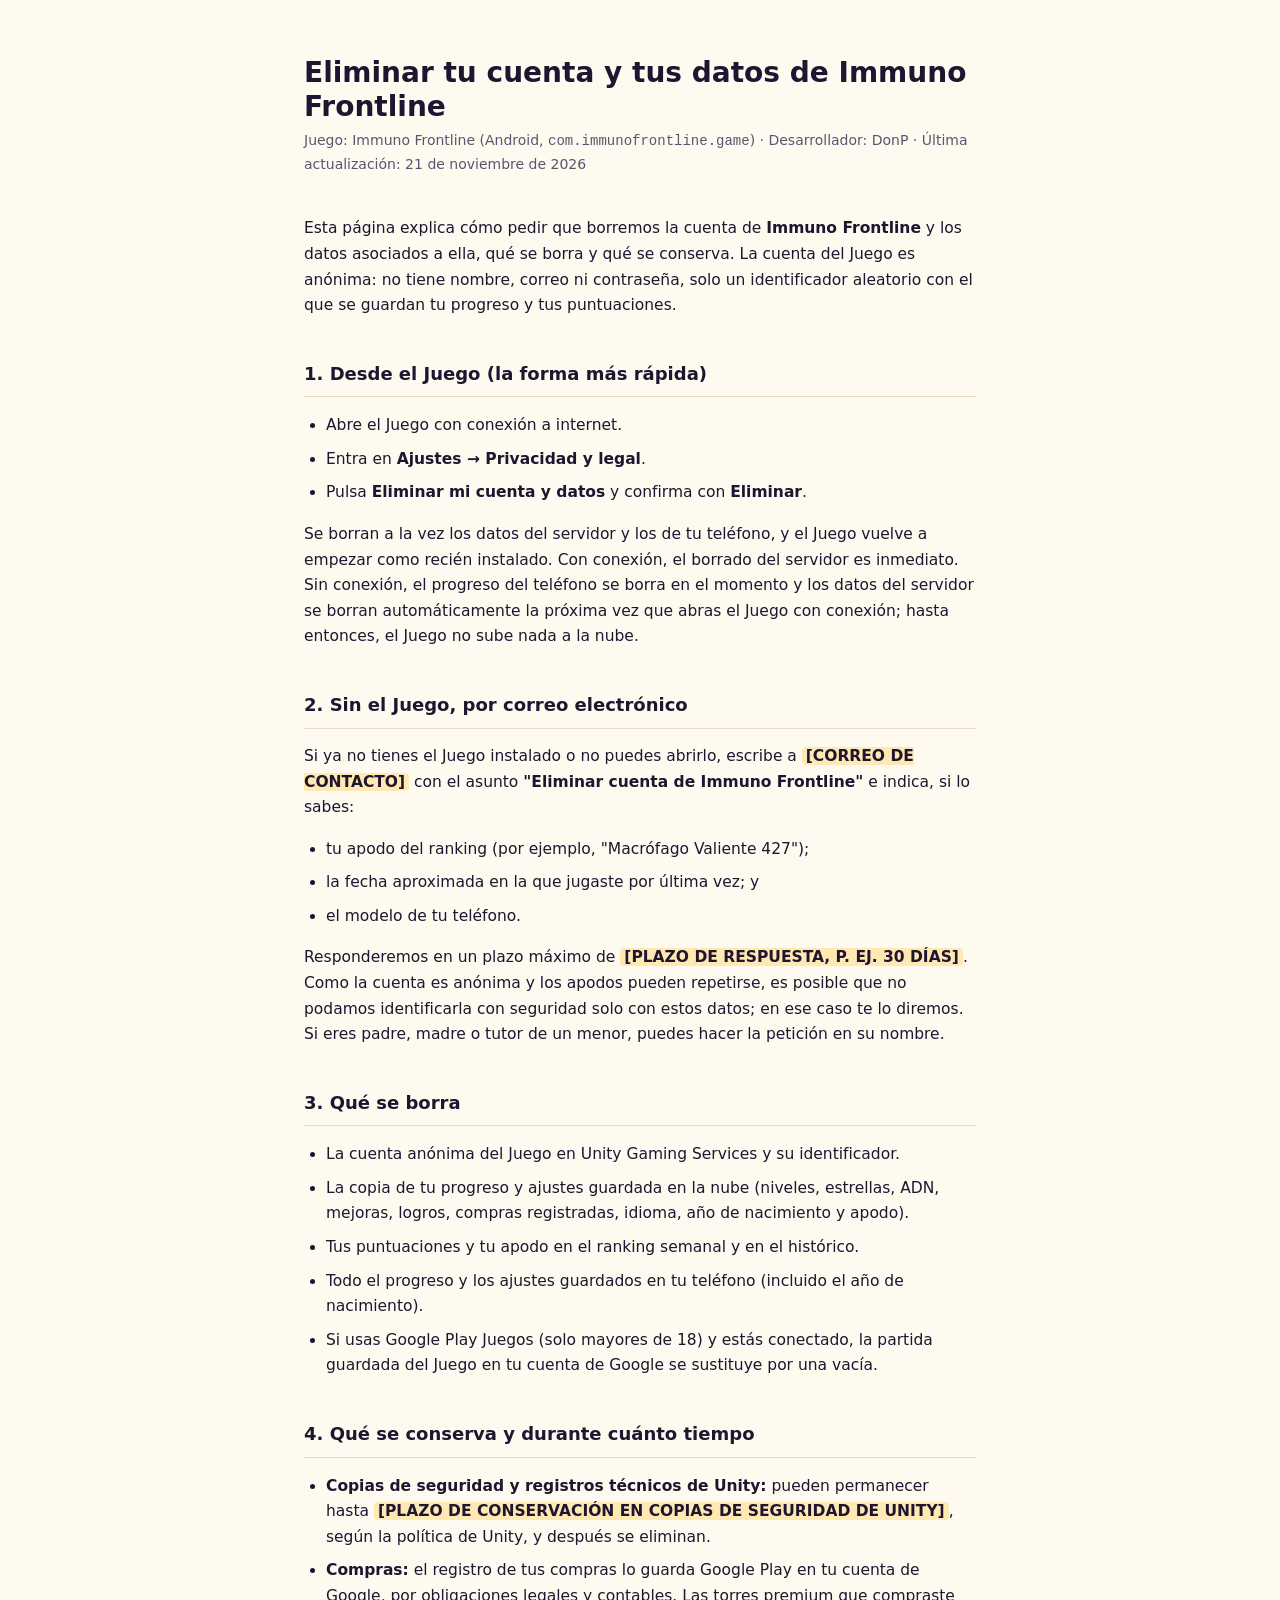
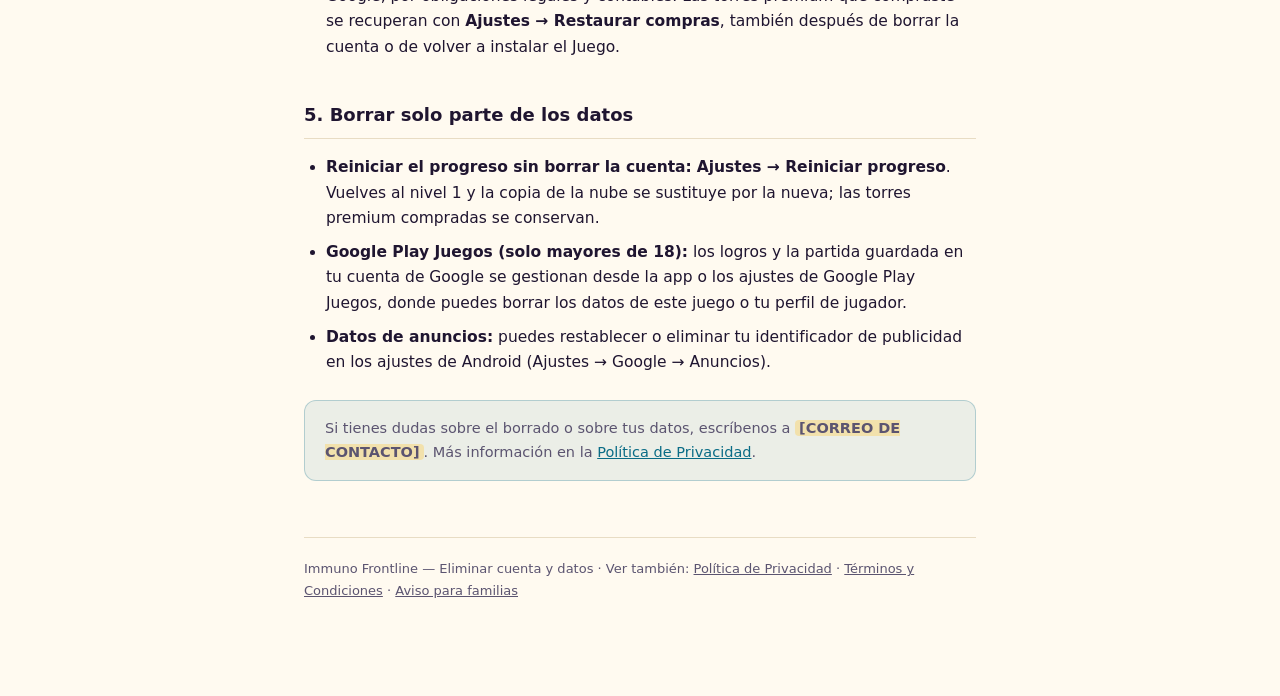
==== delete-account.html @ 59e07735 "Primer despliegue de documentos legales" ====
<!doctype html>
<html lang="es">
<head>
<meta charset="utf-8">
<meta name="viewport" content="width=device-width, initial-scale=1">
<title>Eliminar cuenta y datos — Immuno Frontline</title>
<style>
  :root {
    --bg: #fffaf0;
    --ink: #1f1530;
    --ink-dim: #5b5470;
    --rule: #e8dcc4;
    --accent: #0a6c86;
  }
  @media (prefers-color-scheme: dark) {
    :root {
      --bg: #141120;
      --ink: #f1ebdf;
      --ink-dim: #aaa2bd;
      --rule: #34304a;
      --accent: #6ed3f0;
    }
  }
  * { box-sizing: border-box; }
  body {
    margin: 0;
    background: var(--bg);
    color: var(--ink);
    font-family: -apple-system, "Segoe UI", system-ui, sans-serif;
    line-height: 1.65;
  }
  main {
    max-width: 720px;
    margin: 0 auto;
    padding: 56px 24px 96px;
  }
  h1 {
    font-size: 28px;
    margin: 0 0 6px;
    line-height: 1.2;
  }
  .meta {
    color: var(--ink-dim);
    font-size: 14px;
    margin: 0 0 40px;
  }
  h2 {
    font-size: 18px;
    margin: 40px 0 12px;
    padding-bottom: 8px;
    border-bottom: 1px solid var(--rule);
  }
  h3 {
    font-size: 15px;
    margin: 24px 0 8px;
  }
  p, li { font-size: 15.5px; color: var(--ink); }
  ul { padding-left: 22px; }
  li { margin-bottom: 8px; }
  a { color: var(--accent); }
  .box {
    background: color-mix(in srgb, var(--accent) 8%, transparent);
    border: 1px solid color-mix(in srgb, var(--accent) 25%, transparent);
    border-radius: 12px;
    padding: 16px 20px;
    margin: 24px 0;
    font-size: 14.5px;
    color: var(--ink-dim);
  }
  .box p, .box li { font-size: 14.5px; color: var(--ink-dim); }
  .box p:first-child { margin-top: 0; }
  .box p:last-child, .box ul:last-child { margin-bottom: 0; }
  .ph {
    background: color-mix(in srgb, #ffc93c 35%, transparent);
    color: inherit;
    border-radius: 4px;
    padding: 0 4px;
    font-weight: 600;
  }
  .table-wrap { overflow-x: auto; margin: 16px 0; }
  table {
    width: 100%;
    border-collapse: collapse;
    font-size: 14.5px;
  }
  th, td {
    text-align: left;
    padding: 10px 12px;
    border-bottom: 1px solid var(--rule);
    vertical-align: top;
  }
  th { color: var(--ink-dim); font-weight: 600; font-size: 13px; text-transform: uppercase; letter-spacing: 0.03em; }
  footer {
    margin-top: 56px;
    padding-top: 20px;
    border-top: 1px solid var(--rule);
    color: var(--ink-dim);
    font-size: 13px;
  }
  footer a { color: var(--ink-dim); text-decoration: underline; }
</style>
</head>
<body>
<main>
  <h1>Eliminar tu cuenta y tus datos de Immuno Frontline</h1>
  <p class="meta">Juego: Immuno Frontline (Android, <code>com.immunofrontline.game</code>) · Desarrollador: DonP · Última actualización: 21 de noviembre de 2026</p>

  <p>Esta página explica cómo pedir que borremos la cuenta de <strong>Immuno Frontline</strong> y los datos asociados a ella, qué se borra y qué se conserva. La cuenta del Juego es anónima: no tiene nombre, correo ni contraseña, solo un identificador aleatorio con el que se guardan tu progreso y tus puntuaciones.</p>

  <h2>1. Desde el Juego (la forma más rápida)</h2>
  <ul>
    <li>Abre el Juego con conexión a internet.</li>
    <li>Entra en <strong>Ajustes → Privacidad y legal</strong>.</li>
    <li>Pulsa <strong>Eliminar mi cuenta y datos</strong> y confirma con <strong>Eliminar</strong>.</li>
  </ul>
  <p>Se borran a la vez los datos del servidor y los de tu teléfono, y el Juego vuelve a empezar como recién instalado. Con conexión, el borrado del servidor es inmediato. Sin conexión, el progreso del teléfono se borra en el momento y los datos del servidor se borran automáticamente la próxima vez que abras el Juego con conexión; hasta entonces, el Juego no sube nada a la nube.</p>

  <h2>2. Sin el Juego, por correo electrónico</h2>
  <p>Si ya no tienes el Juego instalado o no puedes abrirlo, escribe a <span class="ph">[CORREO DE CONTACTO]</span> con el asunto <strong>"Eliminar cuenta de Immuno Frontline"</strong> e indica, si lo sabes:</p>
  <ul>
    <li>tu apodo del ranking (por ejemplo, "Macrófago Valiente 427");</li>
    <li>la fecha aproximada en la que jugaste por última vez; y</li>
    <li>el modelo de tu teléfono.</li>
  </ul>
  <p>Responderemos en un plazo máximo de <span class="ph">[PLAZO DE RESPUESTA, P. EJ. 30 DÍAS]</span>. Como la cuenta es anónima y los apodos pueden repetirse, es posible que no podamos identificarla con seguridad solo con estos datos; en ese caso te lo diremos. Si eres padre, madre o tutor de un menor, puedes hacer la petición en su nombre.</p>

  <h2>3. Qué se borra</h2>
  <ul>
    <li>La cuenta anónima del Juego en Unity Gaming Services y su identificador.</li>
    <li>La copia de tu progreso y ajustes guardada en la nube (niveles, estrellas, ADN, mejoras, logros, compras registradas, idioma, año de nacimiento y apodo).</li>
    <li>Tus puntuaciones y tu apodo en el ranking semanal y en el histórico.</li>
    <li>Todo el progreso y los ajustes guardados en tu teléfono (incluido el año de nacimiento).</li>
    <li>Si usas Google Play Juegos (solo mayores de 18) y estás conectado, la partida guardada del Juego en tu cuenta de Google se sustituye por una vacía.</li>
  </ul>

  <h2>4. Qué se conserva y durante cuánto tiempo</h2>
  <ul>
    <li><strong>Copias de seguridad y registros técnicos de Unity:</strong> pueden permanecer hasta <span class="ph">[PLAZO DE CONSERVACIÓN EN COPIAS DE SEGURIDAD DE UNITY]</span>, según la política de Unity, y después se eliminan.</li>
    <li><strong>Compras:</strong> el registro de tus compras lo guarda Google Play en tu cuenta de Google, por obligaciones legales y contables. Las torres premium que compraste se recuperan con <strong>Ajustes → Restaurar compras</strong>, también después de borrar la cuenta o de volver a instalar el Juego.</li>
  </ul>

  <h2>5. Borrar solo parte de los datos</h2>
  <ul>
    <li><strong>Reiniciar el progreso sin borrar la cuenta:</strong> <strong>Ajustes → Reiniciar progreso</strong>. Vuelves al nivel 1 y la copia de la nube se sustituye por la nueva; las torres premium compradas se conservan.</li>
    <li><strong>Google Play Juegos (solo mayores de 18):</strong> los logros y la partida guardada en tu cuenta de Google se gestionan desde la app o los ajustes de Google Play Juegos, donde puedes borrar los datos de este juego o tu perfil de jugador.</li>
    <li><strong>Datos de anuncios:</strong> puedes restablecer o eliminar tu identificador de publicidad en los ajustes de Android (Ajustes → Google → Anuncios).</li>
  </ul>

  <div class="box">Si tienes dudas sobre el borrado o sobre tus datos, escríbenos a <span class="ph">[CORREO DE CONTACTO]</span>. Más información en la <a href="index.html">Política de Privacidad</a>.</div>

  <footer>Immuno Frontline — Eliminar cuenta y datos · Ver también: <a href="index.html">Política de Privacidad</a> · <a href="terms.html">Términos y Condiciones</a> · <a href="families.html">Aviso para familias</a></footer>
</main>
</body>
</html>
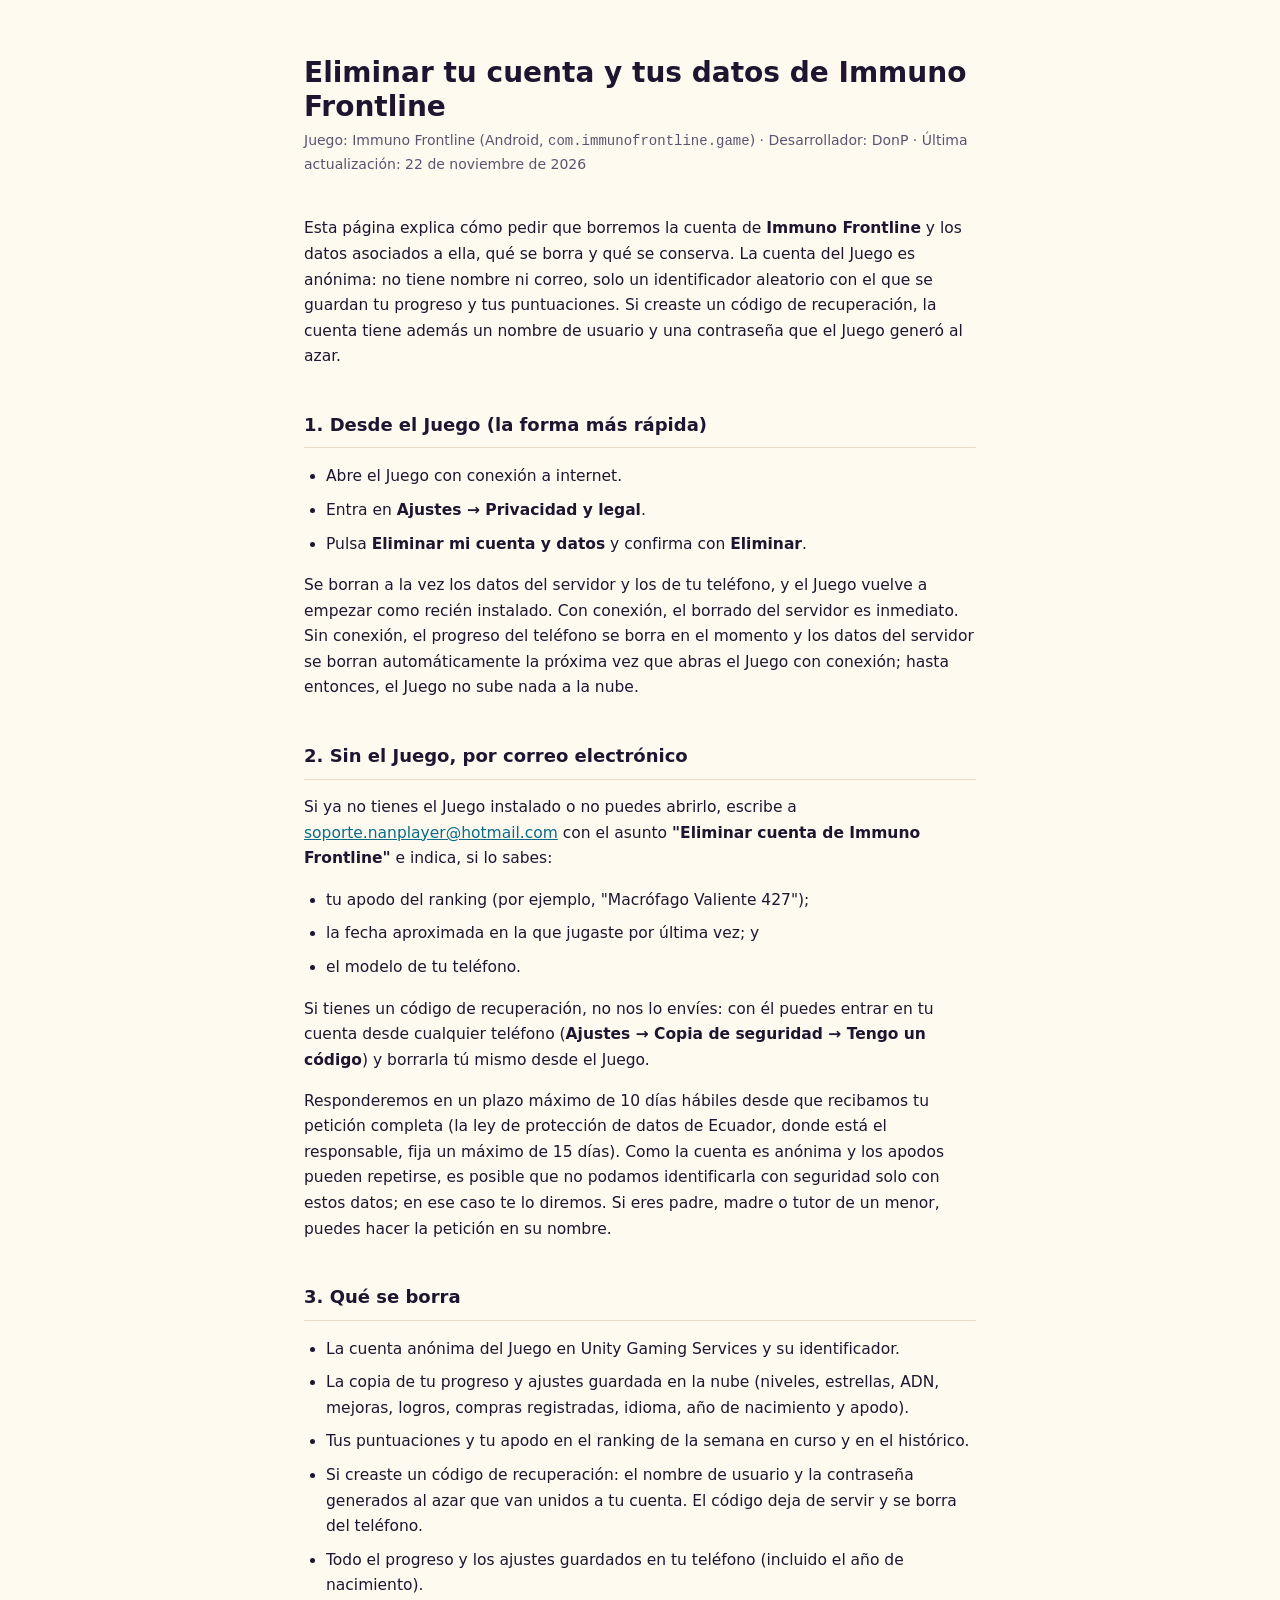
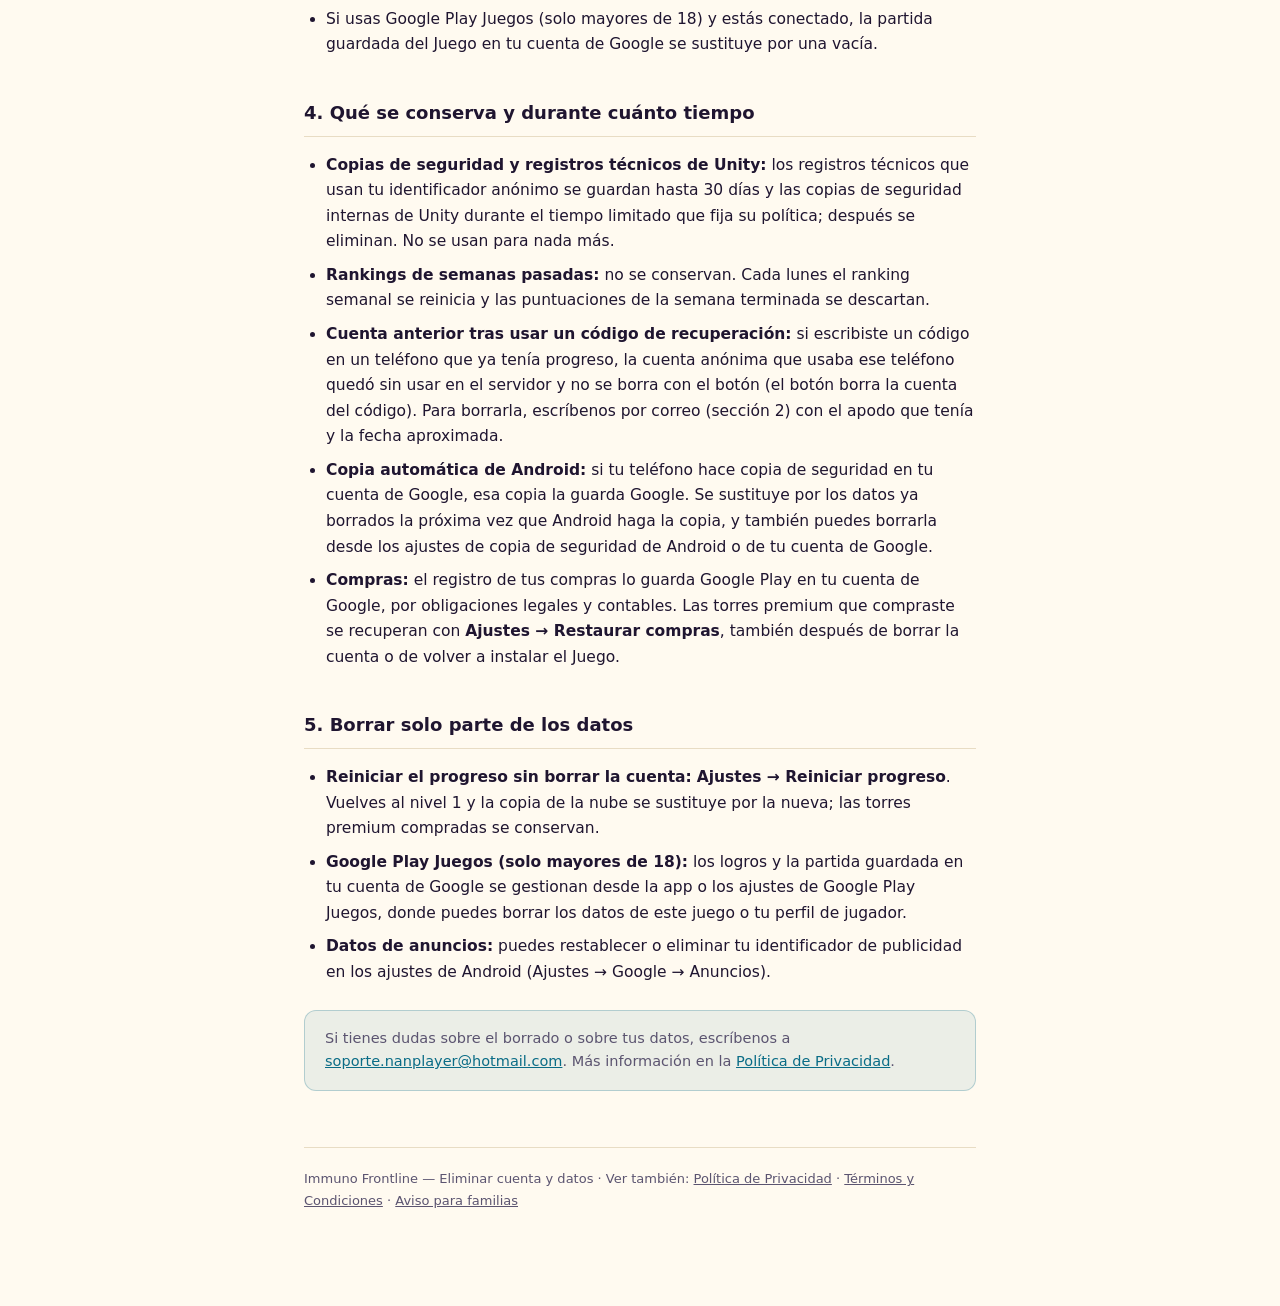
==== commit 0c8d880e: "actualizaciones segun la politica de unity" ====
--- a/delete-account.html
+++ b/delete-account.html
@@ -103,9 +103,9 @@
 <body>
 <main>
   <h1>Eliminar tu cuenta y tus datos de Immuno Frontline</h1>
-  <p class="meta">Juego: Immuno Frontline (Android, <code>com.immunofrontline.game</code>) · Desarrollador: DonP · Última actualización: 21 de noviembre de 2026</p>
+  <p class="meta">Juego: Immuno Frontline (Android, <code>com.immunofrontline.game</code>) · Desarrollador: DonP · Última actualización: 22 de noviembre de 2026</p>
 
-  <p>Esta página explica cómo pedir que borremos la cuenta de <strong>Immuno Frontline</strong> y los datos asociados a ella, qué se borra y qué se conserva. La cuenta del Juego es anónima: no tiene nombre, correo ni contraseña, solo un identificador aleatorio con el que se guardan tu progreso y tus puntuaciones.</p>
+  <p>Esta página explica cómo pedir que borremos la cuenta de <strong>Immuno Frontline</strong> y los datos asociados a ella, qué se borra y qué se conserva. La cuenta del Juego es anónima: no tiene nombre ni correo, solo un identificador aleatorio con el que se guardan tu progreso y tus puntuaciones. Si creaste un código de recuperación, la cuenta tiene además un nombre de usuario y una contraseña que el Juego generó al azar.</p>
 
   <h2>1. Desde el Juego (la forma más rápida)</h2>
   <ul>
@@ -116,26 +116,31 @@
   <p>Se borran a la vez los datos del servidor y los de tu teléfono, y el Juego vuelve a empezar como recién instalado. Con conexión, el borrado del servidor es inmediato. Sin conexión, el progreso del teléfono se borra en el momento y los datos del servidor se borran automáticamente la próxima vez que abras el Juego con conexión; hasta entonces, el Juego no sube nada a la nube.</p>
 
   <h2>2. Sin el Juego, por correo electrónico</h2>
-  <p>Si ya no tienes el Juego instalado o no puedes abrirlo, escribe a <span class="ph">[CORREO DE CONTACTO]</span> con el asunto <strong>"Eliminar cuenta de Immuno Frontline"</strong> e indica, si lo sabes:</p>
+  <p>Si ya no tienes el Juego instalado o no puedes abrirlo, escribe a <a href="mailto:soporte.nanplayer@hotmail.com">soporte.nanplayer@hotmail.com</a> con el asunto <strong>"Eliminar cuenta de Immuno Frontline"</strong> e indica, si lo sabes:</p>
   <ul>
     <li>tu apodo del ranking (por ejemplo, "Macrófago Valiente 427");</li>
     <li>la fecha aproximada en la que jugaste por última vez; y</li>
     <li>el modelo de tu teléfono.</li>
   </ul>
-  <p>Responderemos en un plazo máximo de <span class="ph">[PLAZO DE RESPUESTA, P. EJ. 30 DÍAS]</span>. Como la cuenta es anónima y los apodos pueden repetirse, es posible que no podamos identificarla con seguridad solo con estos datos; en ese caso te lo diremos. Si eres padre, madre o tutor de un menor, puedes hacer la petición en su nombre.</p>
+  <p>Si tienes un código de recuperación, no nos lo envíes: con él puedes entrar en tu cuenta desde cualquier teléfono (<strong>Ajustes → Copia de seguridad → Tengo un código</strong>) y borrarla tú mismo desde el Juego.</p>
+  <p>Responderemos en un plazo máximo de 10 días hábiles desde que recibamos tu petición completa (la ley de protección de datos de Ecuador, donde está el responsable, fija un máximo de 15 días). Como la cuenta es anónima y los apodos pueden repetirse, es posible que no podamos identificarla con seguridad solo con estos datos; en ese caso te lo diremos. Si eres padre, madre o tutor de un menor, puedes hacer la petición en su nombre.</p>
 
   <h2>3. Qué se borra</h2>
   <ul>
     <li>La cuenta anónima del Juego en Unity Gaming Services y su identificador.</li>
     <li>La copia de tu progreso y ajustes guardada en la nube (niveles, estrellas, ADN, mejoras, logros, compras registradas, idioma, año de nacimiento y apodo).</li>
-    <li>Tus puntuaciones y tu apodo en el ranking semanal y en el histórico.</li>
+    <li>Tus puntuaciones y tu apodo en el ranking de la semana en curso y en el histórico.</li>
+    <li>Si creaste un código de recuperación: el nombre de usuario y la contraseña generados al azar que van unidos a tu cuenta. El código deja de servir y se borra del teléfono.</li>
     <li>Todo el progreso y los ajustes guardados en tu teléfono (incluido el año de nacimiento).</li>
     <li>Si usas Google Play Juegos (solo mayores de 18) y estás conectado, la partida guardada del Juego en tu cuenta de Google se sustituye por una vacía.</li>
   </ul>
 
   <h2>4. Qué se conserva y durante cuánto tiempo</h2>
   <ul>
-    <li><strong>Copias de seguridad y registros técnicos de Unity:</strong> pueden permanecer hasta <span class="ph">[PLAZO DE CONSERVACIÓN EN COPIAS DE SEGURIDAD DE UNITY]</span>, según la política de Unity, y después se eliminan.</li>
+    <li><strong>Copias de seguridad y registros técnicos de Unity:</strong> los registros técnicos que usan tu identificador anónimo se guardan hasta 30 días y las copias de seguridad internas de Unity durante el tiempo limitado que fija su política; después se eliminan. No se usan para nada más.</li>
+    <li><strong>Rankings de semanas pasadas:</strong> no se conservan. Cada lunes el ranking semanal se reinicia y las puntuaciones de la semana terminada se descartan.</li>
+    <li><strong>Cuenta anterior tras usar un código de recuperación:</strong> si escribiste un código en un teléfono que ya tenía progreso, la cuenta anónima que usaba ese teléfono quedó sin usar en el servidor y no se borra con el botón (el botón borra la cuenta del código). Para borrarla, escríbenos por correo (sección 2) con el apodo que tenía y la fecha aproximada.</li>
+    <li><strong>Copia automática de Android:</strong> si tu teléfono hace copia de seguridad en tu cuenta de Google, esa copia la guarda Google. Se sustituye por los datos ya borrados la próxima vez que Android haga la copia, y también puedes borrarla desde los ajustes de copia de seguridad de Android o de tu cuenta de Google.</li>
     <li><strong>Compras:</strong> el registro de tus compras lo guarda Google Play en tu cuenta de Google, por obligaciones legales y contables. Las torres premium que compraste se recuperan con <strong>Ajustes → Restaurar compras</strong>, también después de borrar la cuenta o de volver a instalar el Juego.</li>
   </ul>
 
@@ -146,7 +151,7 @@
     <li><strong>Datos de anuncios:</strong> puedes restablecer o eliminar tu identificador de publicidad en los ajustes de Android (Ajustes → Google → Anuncios).</li>
   </ul>
 
-  <div class="box">Si tienes dudas sobre el borrado o sobre tus datos, escríbenos a <span class="ph">[CORREO DE CONTACTO]</span>. Más información en la <a href="index.html">Política de Privacidad</a>.</div>
+  <div class="box">Si tienes dudas sobre el borrado o sobre tus datos, escríbenos a <a href="mailto:soporte.nanplayer@hotmail.com">soporte.nanplayer@hotmail.com</a>. Más información en la <a href="index.html">Política de Privacidad</a>.</div>
 
   <footer>Immuno Frontline — Eliminar cuenta y datos · Ver también: <a href="index.html">Política de Privacidad</a> · <a href="terms.html">Términos y Condiciones</a> · <a href="families.html">Aviso para familias</a></footer>
 </main>
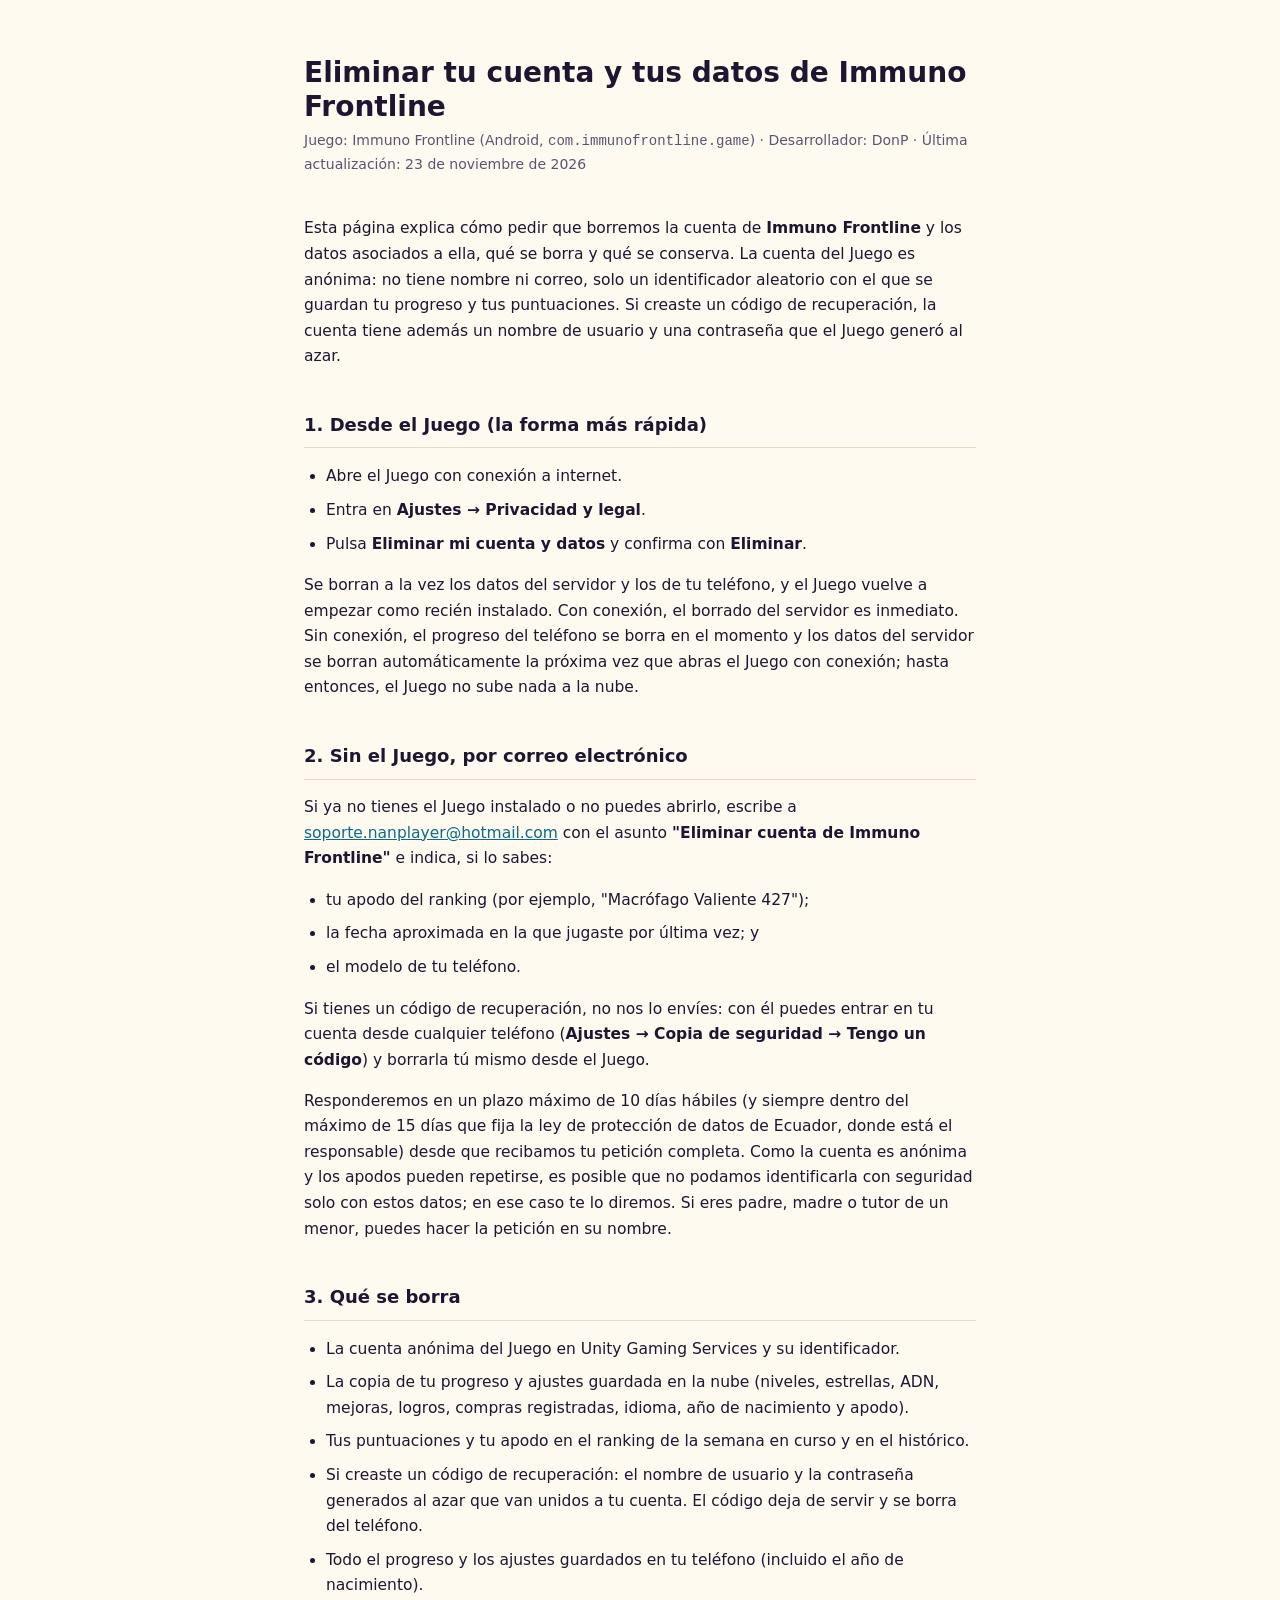
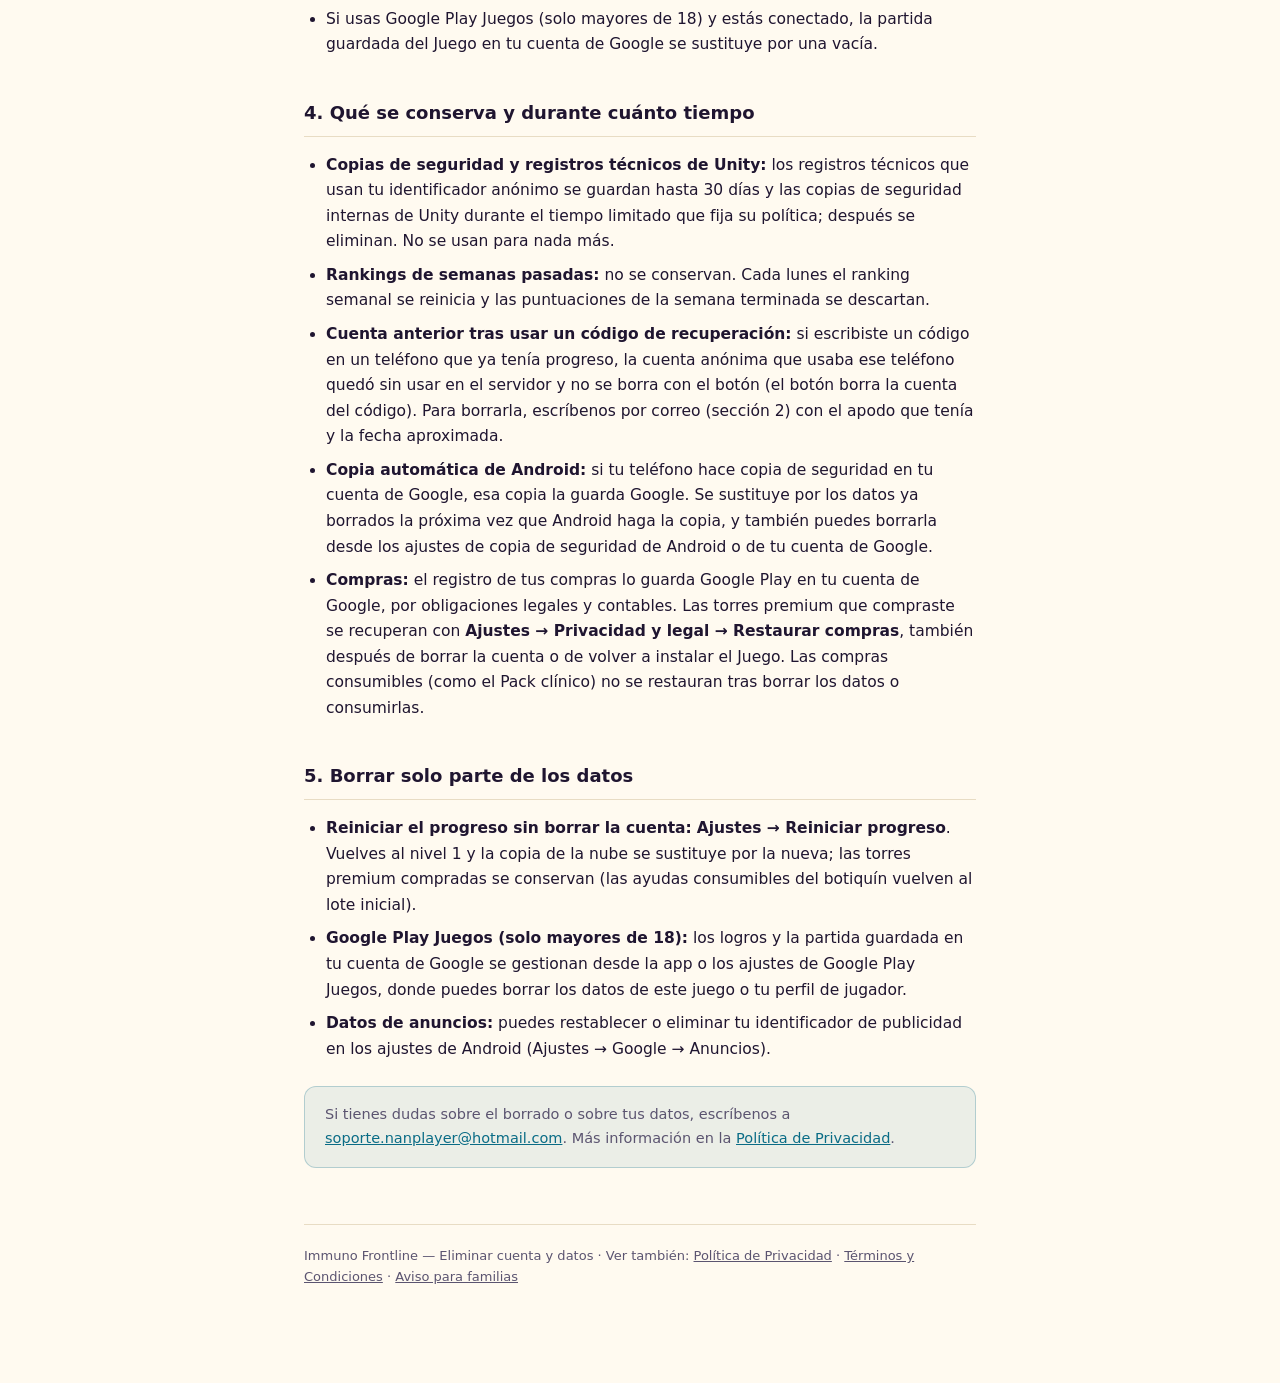
==== commit 59c092bd: "Actualiza documentos legales y limpia README" ====
--- a/delete-account.html
+++ b/delete-account.html
@@ -70,13 +70,6 @@
   .box p, .box li { font-size: 14.5px; color: var(--ink-dim); }
   .box p:first-child { margin-top: 0; }
   .box p:last-child, .box ul:last-child { margin-bottom: 0; }
-  .ph {
-    background: color-mix(in srgb, #ffc93c 35%, transparent);
-    color: inherit;
-    border-radius: 4px;
-    padding: 0 4px;
-    font-weight: 600;
-  }
   .table-wrap { overflow-x: auto; margin: 16px 0; }
   table {
     width: 100%;
@@ -103,7 +96,7 @@
 <body>
 <main>
   <h1>Eliminar tu cuenta y tus datos de Immuno Frontline</h1>
-  <p class="meta">Juego: Immuno Frontline (Android, <code>com.immunofrontline.game</code>) · Desarrollador: DonP · Última actualización: 22 de noviembre de 2026</p>
+  <p class="meta">Juego: Immuno Frontline (Android, <code>com.immunofrontline.game</code>) · Desarrollador: DonP · Última actualización: 23 de noviembre de 2026</p>
 
   <p>Esta página explica cómo pedir que borremos la cuenta de <strong>Immuno Frontline</strong> y los datos asociados a ella, qué se borra y qué se conserva. La cuenta del Juego es anónima: no tiene nombre ni correo, solo un identificador aleatorio con el que se guardan tu progreso y tus puntuaciones. Si creaste un código de recuperación, la cuenta tiene además un nombre de usuario y una contraseña que el Juego generó al azar.</p>
 
@@ -123,7 +116,7 @@
     <li>el modelo de tu teléfono.</li>
   </ul>
   <p>Si tienes un código de recuperación, no nos lo envíes: con él puedes entrar en tu cuenta desde cualquier teléfono (<strong>Ajustes → Copia de seguridad → Tengo un código</strong>) y borrarla tú mismo desde el Juego.</p>
-  <p>Responderemos en un plazo máximo de 10 días hábiles desde que recibamos tu petición completa (la ley de protección de datos de Ecuador, donde está el responsable, fija un máximo de 15 días). Como la cuenta es anónima y los apodos pueden repetirse, es posible que no podamos identificarla con seguridad solo con estos datos; en ese caso te lo diremos. Si eres padre, madre o tutor de un menor, puedes hacer la petición en su nombre.</p>
+  <p>Responderemos en un plazo máximo de 10 días hábiles (y siempre dentro del máximo de 15 días que fija la ley de protección de datos de Ecuador, donde está el responsable) desde que recibamos tu petición completa. Como la cuenta es anónima y los apodos pueden repetirse, es posible que no podamos identificarla con seguridad solo con estos datos; en ese caso te lo diremos. Si eres padre, madre o tutor de un menor, puedes hacer la petición en su nombre.</p>
 
   <h2>3. Qué se borra</h2>
   <ul>
@@ -141,12 +134,12 @@
     <li><strong>Rankings de semanas pasadas:</strong> no se conservan. Cada lunes el ranking semanal se reinicia y las puntuaciones de la semana terminada se descartan.</li>
     <li><strong>Cuenta anterior tras usar un código de recuperación:</strong> si escribiste un código en un teléfono que ya tenía progreso, la cuenta anónima que usaba ese teléfono quedó sin usar en el servidor y no se borra con el botón (el botón borra la cuenta del código). Para borrarla, escríbenos por correo (sección 2) con el apodo que tenía y la fecha aproximada.</li>
     <li><strong>Copia automática de Android:</strong> si tu teléfono hace copia de seguridad en tu cuenta de Google, esa copia la guarda Google. Se sustituye por los datos ya borrados la próxima vez que Android haga la copia, y también puedes borrarla desde los ajustes de copia de seguridad de Android o de tu cuenta de Google.</li>
-    <li><strong>Compras:</strong> el registro de tus compras lo guarda Google Play en tu cuenta de Google, por obligaciones legales y contables. Las torres premium que compraste se recuperan con <strong>Ajustes → Restaurar compras</strong>, también después de borrar la cuenta o de volver a instalar el Juego.</li>
+    <li><strong>Compras:</strong> el registro de tus compras lo guarda Google Play en tu cuenta de Google, por obligaciones legales y contables. Las torres premium que compraste se recuperan con <strong>Ajustes → Privacidad y legal → Restaurar compras</strong>, también después de borrar la cuenta o de volver a instalar el Juego. Las compras consumibles (como el Pack clínico) no se restauran tras borrar los datos o consumirlas.</li>
   </ul>
 
   <h2>5. Borrar solo parte de los datos</h2>
   <ul>
-    <li><strong>Reiniciar el progreso sin borrar la cuenta:</strong> <strong>Ajustes → Reiniciar progreso</strong>. Vuelves al nivel 1 y la copia de la nube se sustituye por la nueva; las torres premium compradas se conservan.</li>
+    <li><strong>Reiniciar el progreso sin borrar la cuenta:</strong> <strong>Ajustes → Reiniciar progreso</strong>. Vuelves al nivel 1 y la copia de la nube se sustituye por la nueva; las torres premium compradas se conservan (las ayudas consumibles del botiquín vuelven al lote inicial).</li>
     <li><strong>Google Play Juegos (solo mayores de 18):</strong> los logros y la partida guardada en tu cuenta de Google se gestionan desde la app o los ajustes de Google Play Juegos, donde puedes borrar los datos de este juego o tu perfil de jugador.</li>
     <li><strong>Datos de anuncios:</strong> puedes restablecer o eliminar tu identificador de publicidad en los ajustes de Android (Ajustes → Google → Anuncios).</li>
   </ul>
@@ -157,3 +150,4 @@
 </main>
 </body>
 </html>
+
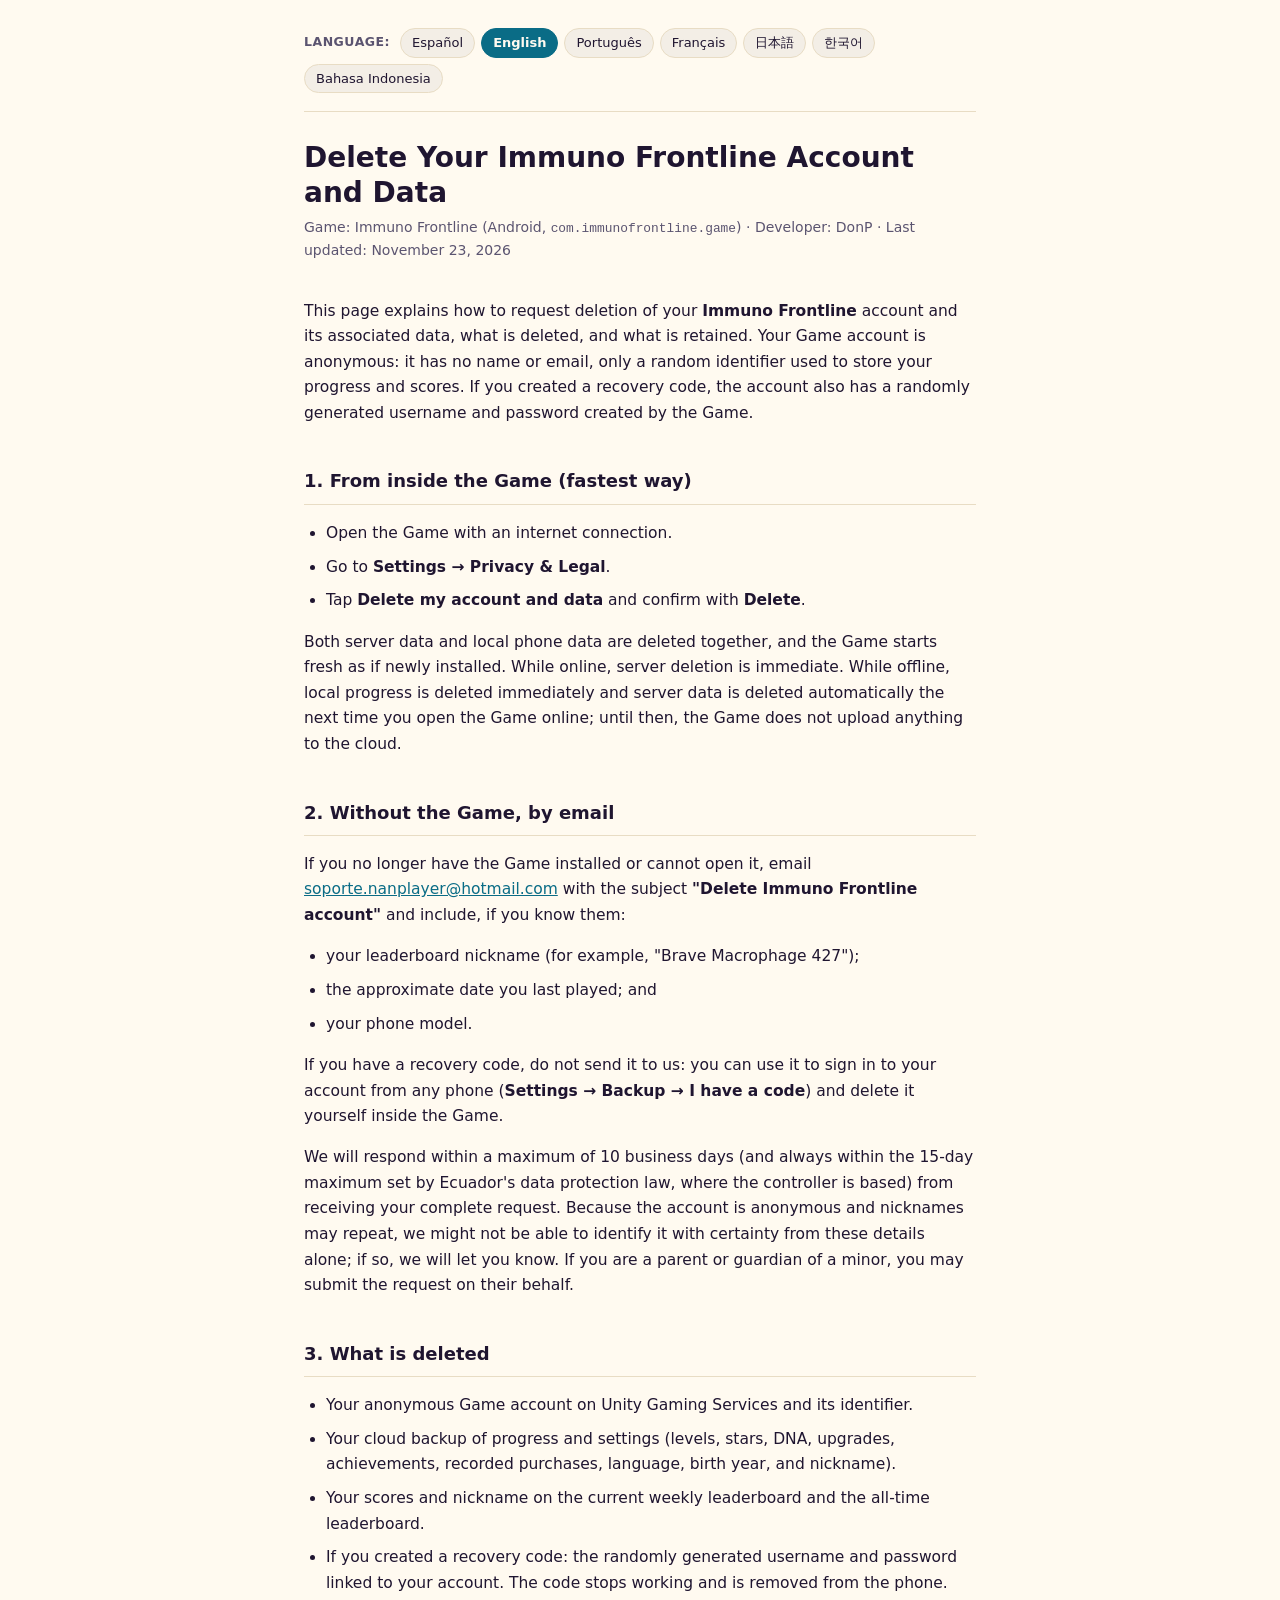
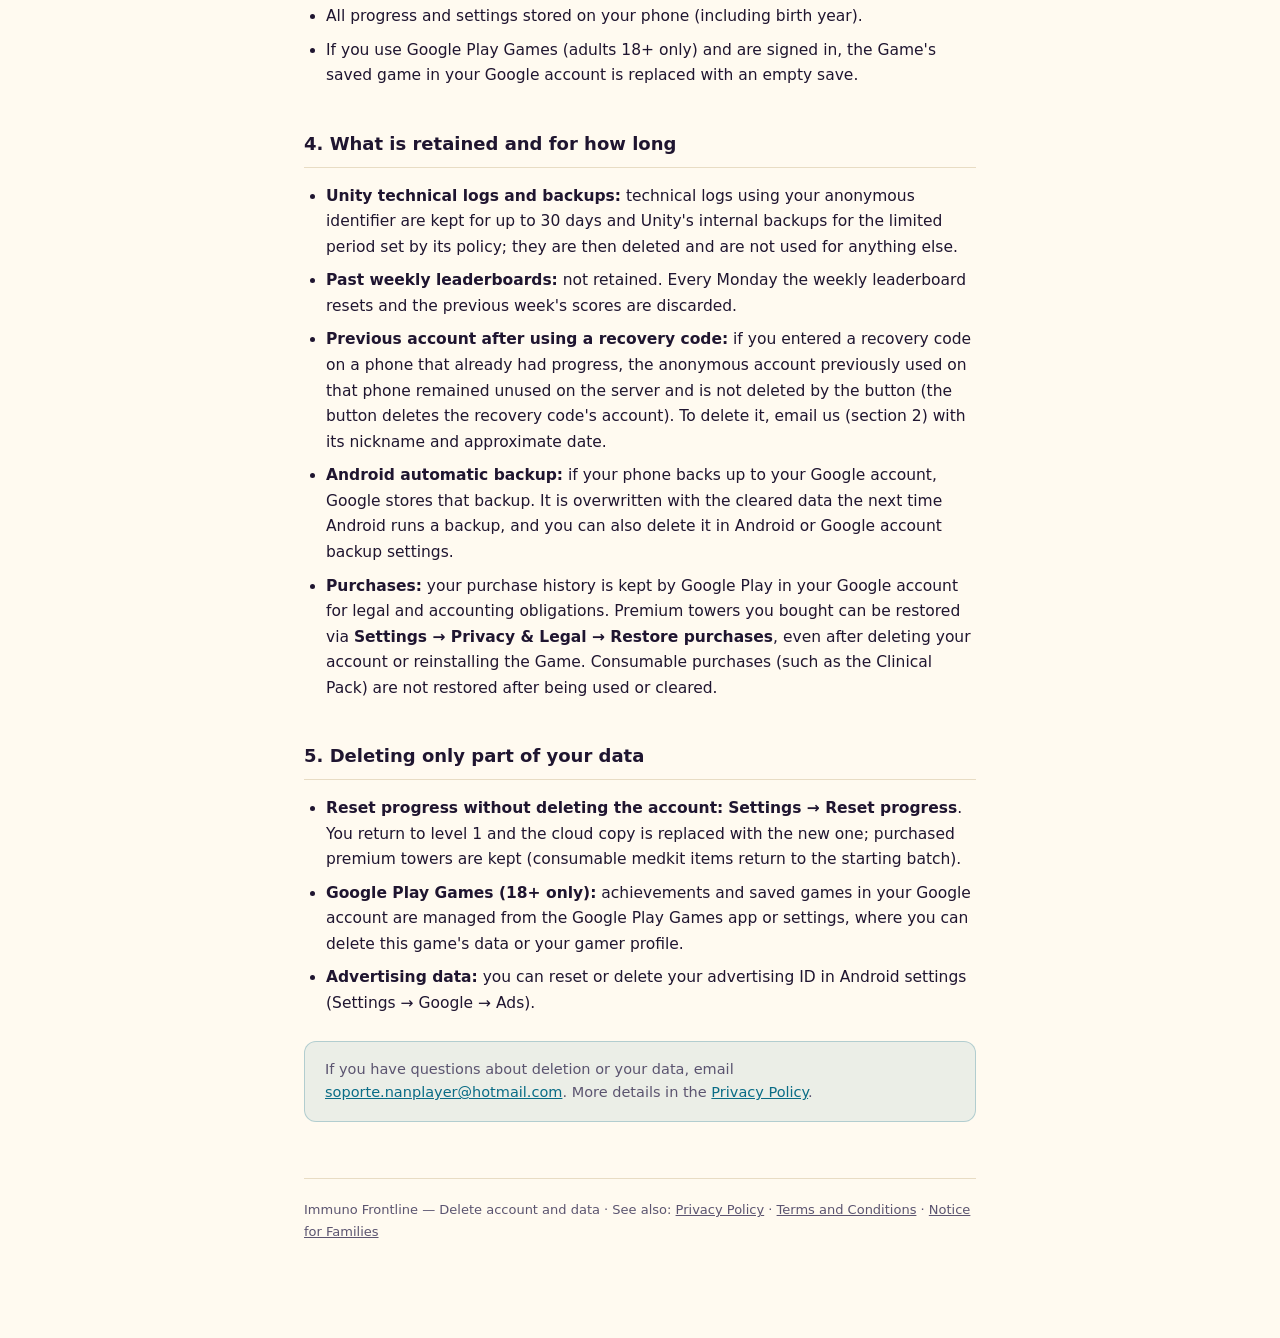
==== commit 468abefa: "se añaden idiomas" ====
--- a/delete-account.html
+++ b/delete-account.html
@@ -4,97 +4,12 @@
 <meta charset="utf-8">
 <meta name="viewport" content="width=device-width, initial-scale=1">
 <title>Eliminar cuenta y datos — Immuno Frontline</title>
-<style>
-  :root {
-    --bg: #fffaf0;
-    --ink: #1f1530;
-    --ink-dim: #5b5470;
-    --rule: #e8dcc4;
-    --accent: #0a6c86;
-  }
-  @media (prefers-color-scheme: dark) {
-    :root {
-      --bg: #141120;
-      --ink: #f1ebdf;
-      --ink-dim: #aaa2bd;
-      --rule: #34304a;
-      --accent: #6ed3f0;
-    }
-  }
-  * { box-sizing: border-box; }
-  body {
-    margin: 0;
-    background: var(--bg);
-    color: var(--ink);
-    font-family: -apple-system, "Segoe UI", system-ui, sans-serif;
-    line-height: 1.65;
-  }
-  main {
-    max-width: 720px;
-    margin: 0 auto;
-    padding: 56px 24px 96px;
-  }
-  h1 {
-    font-size: 28px;
-    margin: 0 0 6px;
-    line-height: 1.2;
-  }
-  .meta {
-    color: var(--ink-dim);
-    font-size: 14px;
-    margin: 0 0 40px;
-  }
-  h2 {
-    font-size: 18px;
-    margin: 40px 0 12px;
-    padding-bottom: 8px;
-    border-bottom: 1px solid var(--rule);
-  }
-  h3 {
-    font-size: 15px;
-    margin: 24px 0 8px;
-  }
-  p, li { font-size: 15.5px; color: var(--ink); }
-  ul { padding-left: 22px; }
-  li { margin-bottom: 8px; }
-  a { color: var(--accent); }
-  .box {
-    background: color-mix(in srgb, var(--accent) 8%, transparent);
-    border: 1px solid color-mix(in srgb, var(--accent) 25%, transparent);
-    border-radius: 12px;
-    padding: 16px 20px;
-    margin: 24px 0;
-    font-size: 14.5px;
-    color: var(--ink-dim);
-  }
-  .box p, .box li { font-size: 14.5px; color: var(--ink-dim); }
-  .box p:first-child { margin-top: 0; }
-  .box p:last-child, .box ul:last-child { margin-bottom: 0; }
-  .table-wrap { overflow-x: auto; margin: 16px 0; }
-  table {
-    width: 100%;
-    border-collapse: collapse;
-    font-size: 14.5px;
-  }
-  th, td {
-    text-align: left;
-    padding: 10px 12px;
-    border-bottom: 1px solid var(--rule);
-    vertical-align: top;
-  }
-  th { color: var(--ink-dim); font-weight: 600; font-size: 13px; text-transform: uppercase; letter-spacing: 0.03em; }
-  footer {
-    margin-top: 56px;
-    padding-top: 20px;
-    border-top: 1px solid var(--rule);
-    color: var(--ink-dim);
-    font-size: 13px;
-  }
-  footer a { color: var(--ink-dim); text-decoration: underline; }
-</style>
+<link rel="stylesheet" href="legal.css">
 </head>
 <body>
 <main>
+  <nav id="lang-bar" class="lang-bar" aria-label="Idioma"></nav>
+  <div id="doc-content">
   <h1>Eliminar tu cuenta y tus datos de Immuno Frontline</h1>
   <p class="meta">Juego: Immuno Frontline (Android, <code>com.immunofrontline.game</code>) · Desarrollador: DonP · Última actualización: 23 de noviembre de 2026</p>
 
@@ -147,7 +62,10 @@
   <div class="box">Si tienes dudas sobre el borrado o sobre tus datos, escríbenos a <a href="mailto:soporte.nanplayer@hotmail.com">soporte.nanplayer@hotmail.com</a>. Más información en la <a href="index.html">Política de Privacidad</a>.</div>
 
   <footer>Immuno Frontline — Eliminar cuenta y datos · Ver también: <a href="index.html">Política de Privacidad</a> · <a href="terms.html">Términos y Condiciones</a> · <a href="families.html">Aviso para familias</a></footer>
+  </div>
 </main>
+<script src="i18n/delete-account.js"></script>
+<script src="legal-i18n.js"></script>
 </body>
 </html>
 
--- a/legal.css
+++ b/legal.css
@@ -0,0 +1,220 @@
+:root {
+  --bg: #fffaf0;
+  --ink: #1f1530;
+  --ink-dim: #5b5470;
+  --rule: #e8dcc4;
+  --accent: #0a6c86;
+  --pill-bg: color-mix(in srgb, var(--ink) 5%, transparent);
+  --pill-hover: color-mix(in srgb, var(--accent) 12%, transparent);
+}
+
+@media (prefers-color-scheme: dark) {
+  :root {
+    --bg: #141120;
+    --ink: #f1ebdf;
+    --ink-dim: #aaa2bd;
+    --rule: #34304a;
+    --accent: #6ed3f0;
+    --pill-bg: color-mix(in srgb, var(--ink) 8%, transparent);
+    --pill-hover: color-mix(in srgb, var(--accent) 18%, transparent);
+  }
+}
+
+* {
+  box-sizing: border-box;
+}
+
+body {
+  margin: 0;
+  background: var(--bg);
+  color: var(--ink);
+  font-family: -apple-system, "Segoe UI", "Hiragino Sans", "Yu Gothic UI", "Malgun Gothic", system-ui, sans-serif;
+  line-height: 1.65;
+}
+
+main {
+  max-width: 720px;
+  margin: 0 auto;
+  padding: 28px 24px 96px;
+}
+
+.lang-bar {
+  display: flex;
+  flex-wrap: wrap;
+  align-items: center;
+  gap: 6px;
+  padding-bottom: 18px;
+  margin-bottom: 28px;
+  border-bottom: 1px solid var(--rule);
+}
+
+.lang-bar:empty {
+  display: none;
+}
+
+.lang-label {
+  font-size: 12.5px;
+  font-weight: 600;
+  color: var(--ink-dim);
+  margin-right: 4px;
+  text-transform: uppercase;
+  letter-spacing: 0.04em;
+}
+
+.lang-btn {
+  appearance: none;
+  border: 1px solid var(--rule);
+  background: var(--pill-bg);
+  color: var(--ink);
+  font-family: inherit;
+  font-size: 13px;
+  line-height: 1.2;
+  padding: 6px 11px;
+  border-radius: 999px;
+  cursor: pointer;
+  transition: background-color 0.15s ease, border-color 0.15s ease, color 0.15s ease;
+}
+
+.lang-btn:hover {
+  background: var(--pill-hover);
+  border-color: var(--accent);
+}
+
+.lang-btn:focus-visible {
+  outline: 2px solid var(--accent);
+  outline-offset: 2px;
+}
+
+.lang-btn[aria-pressed="true"] {
+  background: var(--accent);
+  border-color: var(--accent);
+  color: var(--bg);
+  font-weight: 600;
+}
+
+h1 {
+  font-size: 28px;
+  margin: 0 0 6px;
+  line-height: 1.25;
+}
+
+.meta {
+  color: var(--ink-dim);
+  font-size: 14px;
+  margin: 0 0 36px;
+}
+
+h2 {
+  font-size: 18px;
+  margin: 40px 0 12px;
+  padding-bottom: 8px;
+  border-bottom: 1px solid var(--rule);
+}
+
+h3 {
+  font-size: 15px;
+  margin: 24px 0 8px;
+}
+
+p,
+li {
+  font-size: 15.5px;
+  color: var(--ink);
+}
+
+ul {
+  padding-left: 22px;
+}
+
+li {
+  margin-bottom: 8px;
+}
+
+a {
+  color: var(--accent);
+}
+
+code {
+  font-family: ui-monospace, "Cascadia Code", Consolas, monospace;
+  font-size: 0.92em;
+}
+
+.box {
+  background: color-mix(in srgb, var(--accent) 8%, transparent);
+  border: 1px solid color-mix(in srgb, var(--accent) 25%, transparent);
+  border-radius: 12px;
+  padding: 16px 20px;
+  margin: 24px 0;
+  font-size: 14.5px;
+  color: var(--ink-dim);
+}
+
+.box p,
+.box li {
+  font-size: 14.5px;
+  color: var(--ink-dim);
+}
+
+.box p:first-child {
+  margin-top: 0;
+}
+
+.box p:last-child,
+.box ul:last-child {
+  margin-bottom: 0;
+}
+
+.table-wrap {
+  overflow-x: auto;
+  margin: 16px 0;
+}
+
+table {
+  width: 100%;
+  border-collapse: collapse;
+  font-size: 14.5px;
+}
+
+th,
+td {
+  text-align: left;
+  padding: 10px 12px;
+  border-bottom: 1px solid var(--rule);
+  vertical-align: top;
+}
+
+th {
+  color: var(--ink-dim);
+  font-weight: 600;
+  font-size: 13px;
+  text-transform: uppercase;
+  letter-spacing: 0.03em;
+}
+
+footer {
+  margin-top: 56px;
+  padding-top: 20px;
+  border-top: 1px solid var(--rule);
+  color: var(--ink-dim);
+  font-size: 13px;
+}
+
+footer a {
+  color: var(--ink-dim);
+  text-decoration: underline;
+}
+
+@media (max-width: 520px) {
+  main {
+    padding: 20px 16px 72px;
+  }
+
+  h1 {
+    font-size: 24px;
+  }
+
+  .lang-btn {
+    font-size: 12.5px;
+    padding: 5px 9px;
+  }
+}
